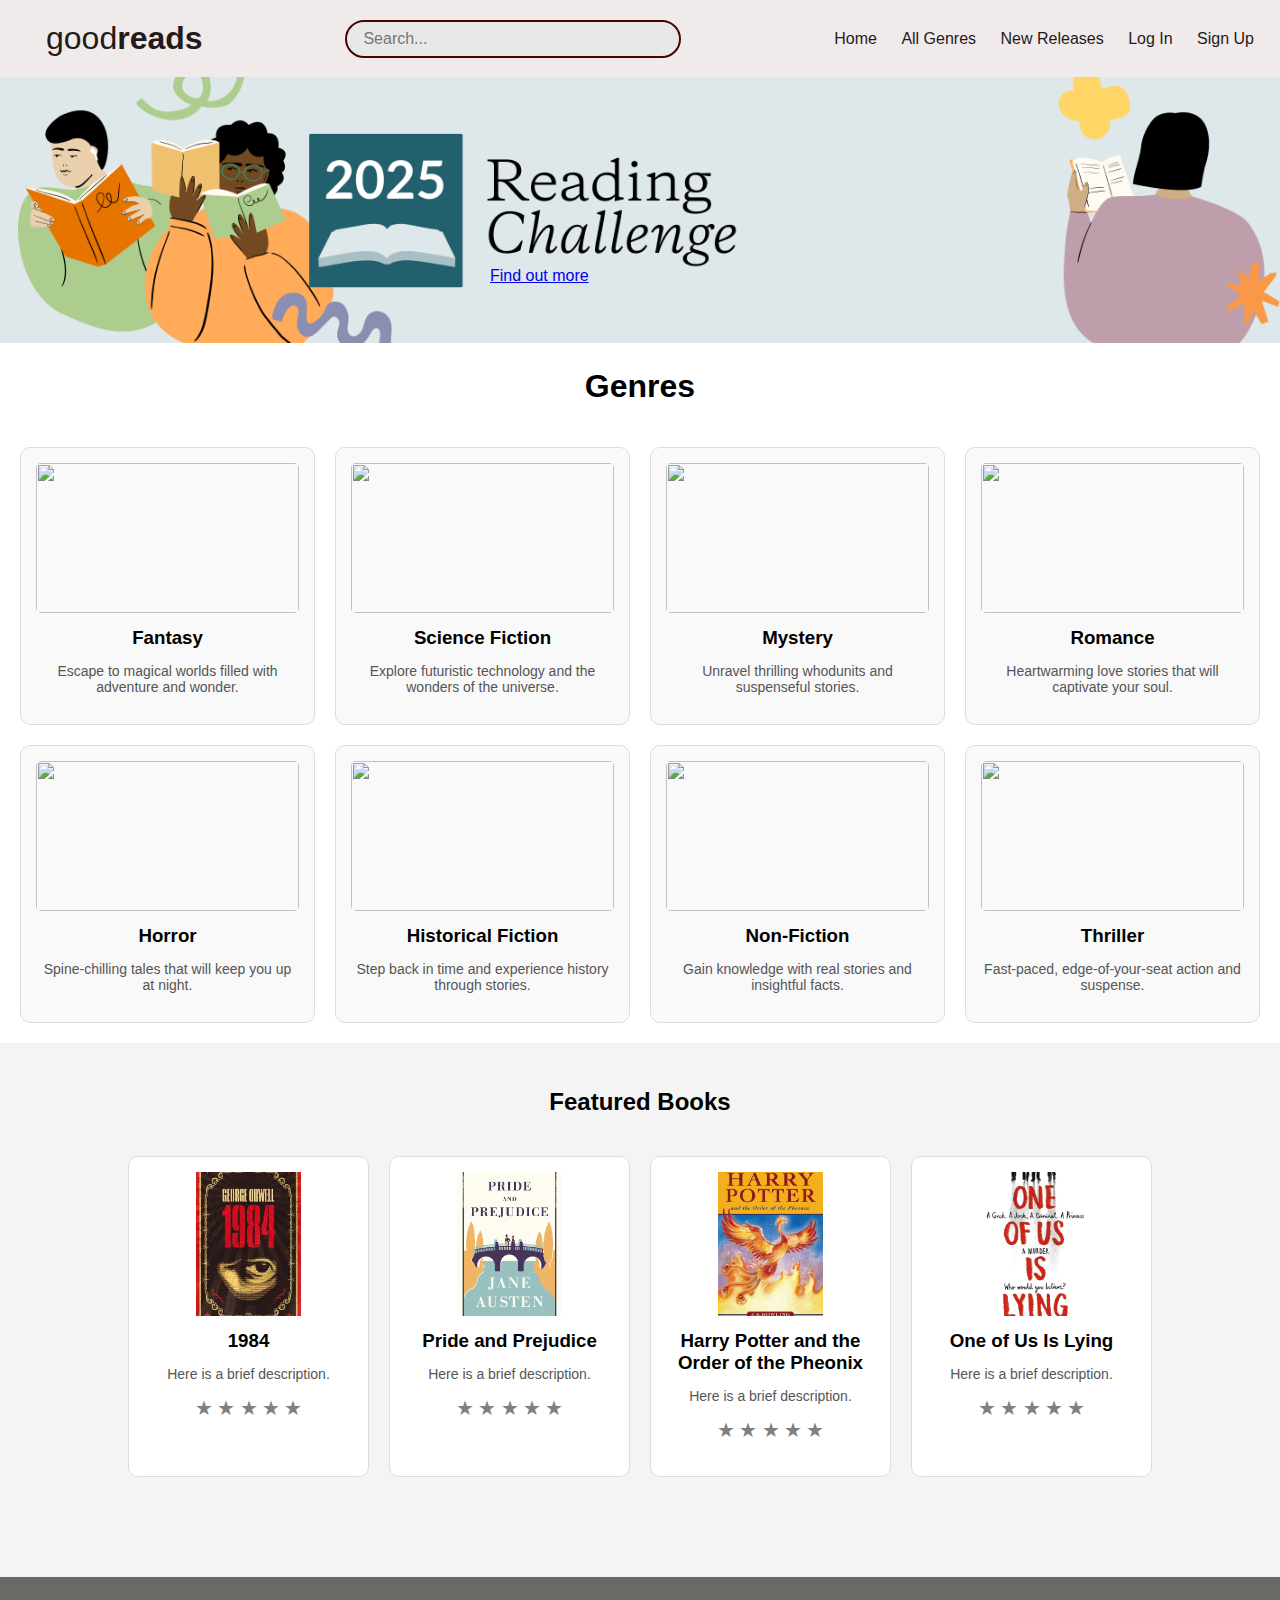
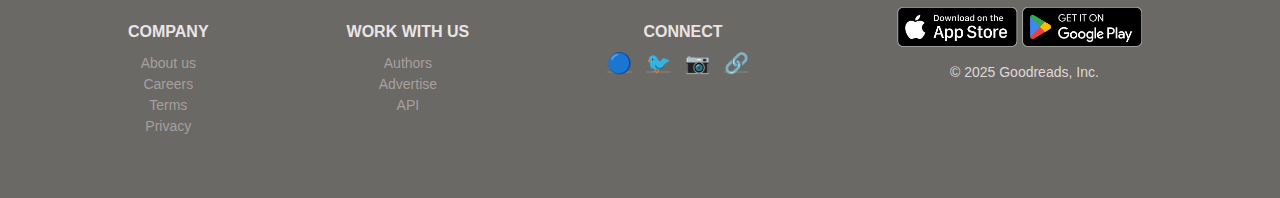
==== Pages/Fiction.html @ e5a5c50d "thearndsa" ====
<!DOCTYPE html>
<html lang="en">
<head>
    <meta charset="UTF-8">
    <meta name="viewport" content="width=device-width, initial-scale=1.0">
    <title>Goodreads | FFFF</title>
    <link rel="stylesheet" href="/CSS/styles.css">
    <link rel="icon" type="image/x-icon" href="/Resources/images/press.ico">
    <script src="/JS/app.js"></script> 
</head>
<body>

    <!-- Navigation Bar -->
    <nav>
        <h1><a href="index.html">good</a>reads</a></h1>
        <form id="search-form">
            <input type="text" id="search-input" placeholder="Search..." />
        </form>

        <button id="menu-toggle">☰</button>
        <ul id="nav-links">
            <li><a href="index.html">Home</a></li>
            <li><a href="genres.html">All Genres</a></li>
            <li><a href="test.html">New Releases</a></li>
            <li><a href="profile.html">Log In</a></li>
            <li><a href="profile.html">Sign Up</a></li>
        </ul>
    </nav>

    <!-- Banner -->
    <section id="readingChallengeBanner">
        <div class="container">
            <img src="/Resources/images/2025ReadingChallengeBanner.png" alt="Banner">
            <div class="centered"><a href ="#">Find out more</a></div>
          </div> 
    </section>

    <section><h1 style = "color: black; text-align: center;">Genres</h1></section>
    <section id="genres">
        

        <div class="genre-card">
            <img src="images/fantasy.jpg" alt="">
            <h3>Fantasy</h3>
            <p>Escape to magical worlds filled with adventure and wonder.</p>
        </div>
        <div class="genre-card">
            <img src="images/scifi.jpg" alt="">
            <h3>Science Fiction</h3>
            <p>Explore futuristic technology and the wonders of the universe.</p>
        </div>
        <div class="genre-card">
            <img src="images/mystery.jpg" alt="">
            <h3>Mystery</h3>
            <p>Unravel thrilling whodunits and suspenseful stories.</p>
        </div>
        <div class="genre-card">
            <img src="images/romance.jpg" alt="">
            <h3>Romance</h3>
            <p>Heartwarming love stories that will captivate your soul.</p>
        </div>
        <div class="genre-card">
            <img src="images/horror.jpg" alt="">
            <h3>Horror</h3>
            <p>Spine-chilling tales that will keep you up at night.</p>
        </div>
        <div class="genre-card">
            <img src="images/historical.jpg" alt="">
            <h3>Historical Fiction</h3>
            <p>Step back in time and experience history through stories.</p>
        </div>
        <div class="genre-card">
            <img src="images/nonfiction.jpg" alt="">
            <h3>Non-Fiction</h3>
            <p>Gain knowledge with real stories and insightful facts.</p>
        </div>
        <div class="genre-card">
            <img src="images/thriller.jpg" alt="">
            <h3>Thriller</h3>
            <p>Fast-paced, edge-of-your-seat action and suspense.</p>
        </div>
    </section>

    <!-- Featured Books -->
    <section id="featured-books">
        <h2 style = "color: black;">Featured Books</h2>
        <div class="book-grid">
            <div class="book-card">
                <img src="/Resources/images/jorjor.jpg" alt="Book 1">
                <h3>1984</h3>
                <p>Here is a brief description.</p>
                <div class="rating">
                    <span>&#9733;</span>
                    <span>&#9733;</span>
                    <span>&#9733;</span>
                    <span>&#9733;</span>
                    <span>&#9733;</span>
                </div>
            </div>
            <div class="book-card">
                <img src="/Resources/images/pp.jpg" alt="Book 2">
                <h3>Pride and Prejudice</h3>
                <p>Here is a brief description.</p>
                <div class="rating">
                    <span>&#9733;</span>
                    <span>&#9733;</span>
                    <span>&#9733;</span>
                    <span>&#9733;</span>
                    <span>&#9733;</span>
                </div>
            </div>
            <div class="book-card">
                <img src="/Resources/images/hp.jpg" alt="Book 2">
                <h3>Harry Potter and the Order of the Pheonix</h3>
                <p>Here is a brief description.</p>
                <div class="rating">
                    <span>&#9733;</span>
                    <span>&#9733;</span>
                    <span>&#9733;</span>
                    <span>&#9733;</span>
                    <span>&#9733;</span>
                </div>
            </div>
            <div class="book-card">
                <img src="/Resources/images/one.jpg" alt="Book 2">
                <h3>One of Us Is Lying</h3>
                <p>Here is a brief description.</p>
                <div class="rating">
                    <span>&#9733;</span>
                    <span>&#9733;</span>
                    <span>&#9733;</span>
                    <span>&#9733;</span>
                    <span>&#9733;</span>
                </div>
            </div>
        </div>
    </section>
    

   <!-- Footer -->
   <footer>
    <div class="footer-section">
        <h3>COMPANY</h3>
        <ul>
            <li><a href="#">About us</a></li>
            <li><a href="#">Careers</a></li>
            <li><a href="#">Terms</a></li>
            <li><a href="#">Privacy</a></li>
        </ul>
    </div>
    <div class="footer-section">
        <h3>WORK WITH US</h3>
        <ul>
            <li><a href="#">Authors</a></li>
            <li><a href="#">Advertise</a></li>
            <li><a href="#">API</a></li>
        </ul>
    </div>
    <div class="footer-section social-icons">
        <h3>CONNECT</h3>
        <a href="#">🔵</a>
        <a href="#">🐦</a>
        <a href="#">📷</a>
        <a href="#">🔗</a>
    </div>
    <div class="footer-section app-links">
        <img src = "/Resources/images/appleandgoogleplay.png">
        <!--<img src="images/appstore.png" alt="App Store">
        <img src="images/googleplay.png" alt="Google Play">-->
        <p>&copy; 2025 Goodreads, Inc.</p>
    </div>
</footer>

</body>
</html>
---- CSS/styles.css ----
/* General Styles */
body {
  font-family: Arial, sans-serif;
  margin: 0;
  padding: 0;
  background-color: #ffffff;
  color: white;
} 

nav {
  background-color: #f1eaea;
  padding: 1rem;
  display: flex;
  justify-content: space-between;
  align-items: center;
  height: 45px;
}

nav ul {
  list-style-type: none;
  margin: 0;
  padding: 0;
}

nav ul li {
  display: inline;
  margin: 0 10px;
}

nav ul li a {
  color: #251A1A;
  text-decoration: none;
}

nav h1{
  padding-left: 30px;
  color: #251A1A;
}

nav h1 a{
  font-weight: 100;
  color: #251A1A;
  text-decoration: none;
}

#menu-toggle {
  display: none;
  background: none;
  border: none;
  color: white;
  font-size: 24px;
}

/* Feed Section */
#readingChallengeBanner img{
  height: 100%;
  width: 100%;
}

#feed h2{
  font-size: 32px;
}

.post {
  background-color: rgb(31, 31, 31);
  border-radius: 5px;
  box-shadow: 0 0 10px rgba(0, 0, 0, 0.1);
  margin-bottom: 1rem;
  padding: 1rem;
}

.post p{
  color: #d6d6d6
};


.post img {
  max-width: 100%;
  border-radius: 5px;
}

.like-btn, .comment-btn {
  background-color: transparent;
  border: none;
  cursor: pointer;
  color: #0073e6;
  margin-right: 10px;
}

.comments {
  margin-top: 1rem;
  display: none;
}

.comment-input {
  width: 100%;
  padding: 0.5rem;
  margin-bottom: 0.5rem;
}

.comment-list {
  margin-top: 0.5rem;
  border-top: 1px solid #ddd;
  padding-top: 0.5rem;
}


/* Profile Section */

/* Profile Section Styling */
#profile {
  background-color: rgb(31, 31, 31); /* You can change this to any background color */
  padding: 1rem;
  margin: 1rem;
  border-radius: 10px;
  display: flex;
  justify-content: space-between; /* Space between text and image */
  align-items: center;
 

  margin-left: 250px;
  margin-right: 250px;
}
/*#profile {
  background-color:  rgb(31, 31, 31);
  border-radius: 5px;
  box-shadow: 0 0 10px rgba(0, 0, 0, 0.1);
  margin: 1rem;
  padding: 1rem;

  margin-left: 250px;
  margin-right: 250px;
}*/

#profile p{
  color: #d6d6d6
};



.profile-content {
  display: flex;
  justify-content: space-between;
  align-items: center;
  width: 100%;
}

.profile-image img {
  border-radius: 50%; /* Makes the image circular */
  height: 100px;
  width: 100px;
  object-fit: cover; /* Ensures the image fits well in the circle */
  margin-right: 50px;
}

.profile-image a {
  margin-left:13px;
  color: white;
}
.profile-image a:hover{
  color: #660033;
}





/* Style for the search bar */
#search-form {
  display: inline-block;
  position: relative;
}

#search-input {
  padding: 0.5rem 1rem;
  border-radius: 20px;  /* This creates the rounded effect */
  border: 2px solid #480303;
  width: 300px;
  font-size: 16px;
  outline: none;
  transition: width 0.4s ease-in-out;
  background-color: #e8e8e8;
}

#search-input:focus {
  width: 400px;  /* Expand the search bar on focus */
  border-color: #1f0610;
}

#search-form button {
  position: absolute;
  right: 10px;
  top: 50%;
  transform: translateY(-50%);
  background: none;
  border: none;
  cursor: pointer;
  font-size: 18px;
  color: #25090a;
  outline: none;
}

nav h1{
  padding-left: 30px;
}

.postPage .like-btn{
  margin-top:25px;
 
}

.timeline-header {
  padding-bottom: 10px;
  border-bottom: 1px solid #e2e7eb;
  line-height: 30px
}

.timeline-header .userimage {
  float: left;
  width: 34px;
  height: 34px;
  border-radius: 40px;
  overflow: hidden;
  margin: -2px 10px -2px 0
}

.timeline-header .username {
  font-size: 16px;
  font-weight: 600
}

.timeline-header .username,
.timeline-header .username a {
  color: #e7ecf0
}

 /* Container holding the image and the text */
 .container {
  position: relative;
  text-align: center;
  color: white;
}

/* Centered text */
.centered {
  position: absolute;
  top: 50%;
  left: 50%;
  transform: translate(-150px, 55px);
} 

#genres {
  display: grid;
  grid-template-columns: repeat(4, 1fr);
  gap: 20px;
  padding: 20px;
  color: #000000;
  text-align: center;
}
.genre-card {
  border: 1px solid #ddd;
  border-radius: 10px;
  overflow: hidden;
  text-align: center;
  padding: 15px;
  background: #f9f9f9;
}
.genre-card img {
  width: 100%;
  height: 150px;
  object-fit: cover;
  border-radius: 5px;
}
.genre-card h3 {
  margin: 10px 0;
  color: #000000;
}
.genre-card p {
  font-size: 14px;
  color: #555;
}

footer {
  background: #6a6966;
  padding: 30px 10%;
  display: flex;
  justify-content: space-between;
  align-items: flex-start;
  flex-wrap: wrap;
  font-size: 14px;
  color: #e0d7d7;
}
.footer-section {
  margin-bottom: 20px;
}
.footer-section h3 {
  margin-bottom: 10px;
  font-size: 16px;
  color: #eae4e4;
}
.footer-section ul {
  list-style: none;
  padding: 0;
}
.footer-section ul li {
  margin-bottom: 5px;
}
.footer-section ul li a {
  text-decoration: none;
  color: #a89f9f;
}
.social-icons a {
  margin-right: 10px;
  font-size: 20px;
  color: #777;
}
.app-links img {
  height: 40px;
  margin-right: 10px;
}

#featured-books {
  padding: 25px 10%;
  padding-bottom: 100px;
  background: #f4f4f4;
  text-align: center;
}
.book-grid {
  display: grid;
  grid-template-columns: repeat(4, 1fr);
  gap: 20px;
  padding-top: 20px;
}
.book-card {
  border: 1px solid #ddd;
  border-radius: 10px;
  overflow: hidden;
  background: white;
  padding: 15px;
  text-align: center;
}
.book-card img {
  width: 50%;
  height: 50%;
  object-fit: cover;
}
.book-card h3 {
  margin: 10px 0;
  color: black;
}
.book-card p {
  font-size: 14px;
  color: #555;
}

.rating span {
  font-size: 20px;
  cursor: pointer;
  color: gray;
}
.rating span:hover,
.rating span.active {
  color: gold;
}

/* Responsive Design */
@media (max-width: 768px) {
  nav ul {
      display: none;
      flex-direction: column;
      background: #333;
      width: 100%;
      position: absolute;
      top: 50px;
      left: 0;
      padding: 10px;
  }

  nav ul.active {
      display: flex;
  }

  #menu-toggle {
      display: block;
  }

}
#searchBar {
	width: 100%;
	padding: 10px;
	margin-bottom: 20px;
	font-size: 16px;
	border: 1px solid #ccc;
	border-radius: 5px;
	}
.GenContainer {
    width: 80%;
    margin: auto;
    padding: 20px;
}
.grid-container {
    display: grid;
    grid-template-columns: repeat(4, 1fr);
    gap: 10px;
    justify-content: center;
}

.genre {
    background-color: white;
    padding: 20px;
    border-radius: 5px;
    box-shadow: 2px 2px 10px rgba(0, 0, 0, 0.1);
    font-size: 18px;
    font-weight: bold;
    text-align: center;
    cursor: pointer;
}

body {
  font-family: Arial, sans-serif;
  text-align: center;
}
.container_b {
  width: 80%;
  margin: auto;
  padding-bottom: 20px;
  padding-top: 20px;
  color: rgb(36, 36, 36);
}
#searchBar {
  width: 100%;
  padding: 10px;
  margin-bottom: 20px;
  font-size: 16px;
}
.genres {
  display: grid;
  grid-template-columns: repeat(4, 1fr);
  gap: 10px;
}
.genre {
  padding: 15px;
  background-color: #f0f0f0;
  border-radius: 5px;
  cursor: pointer;
}
.genre a {
  color: #000000;
  text-decoration: none;
}

.hidden {
  display: none;
}
.load-more {
  margin-top: 20px;
  padding: 10px 20px;
  background-color: #007bff;
  color: white;
  border: none;
  cursor: pointer;
  border-radius: 5px;
}
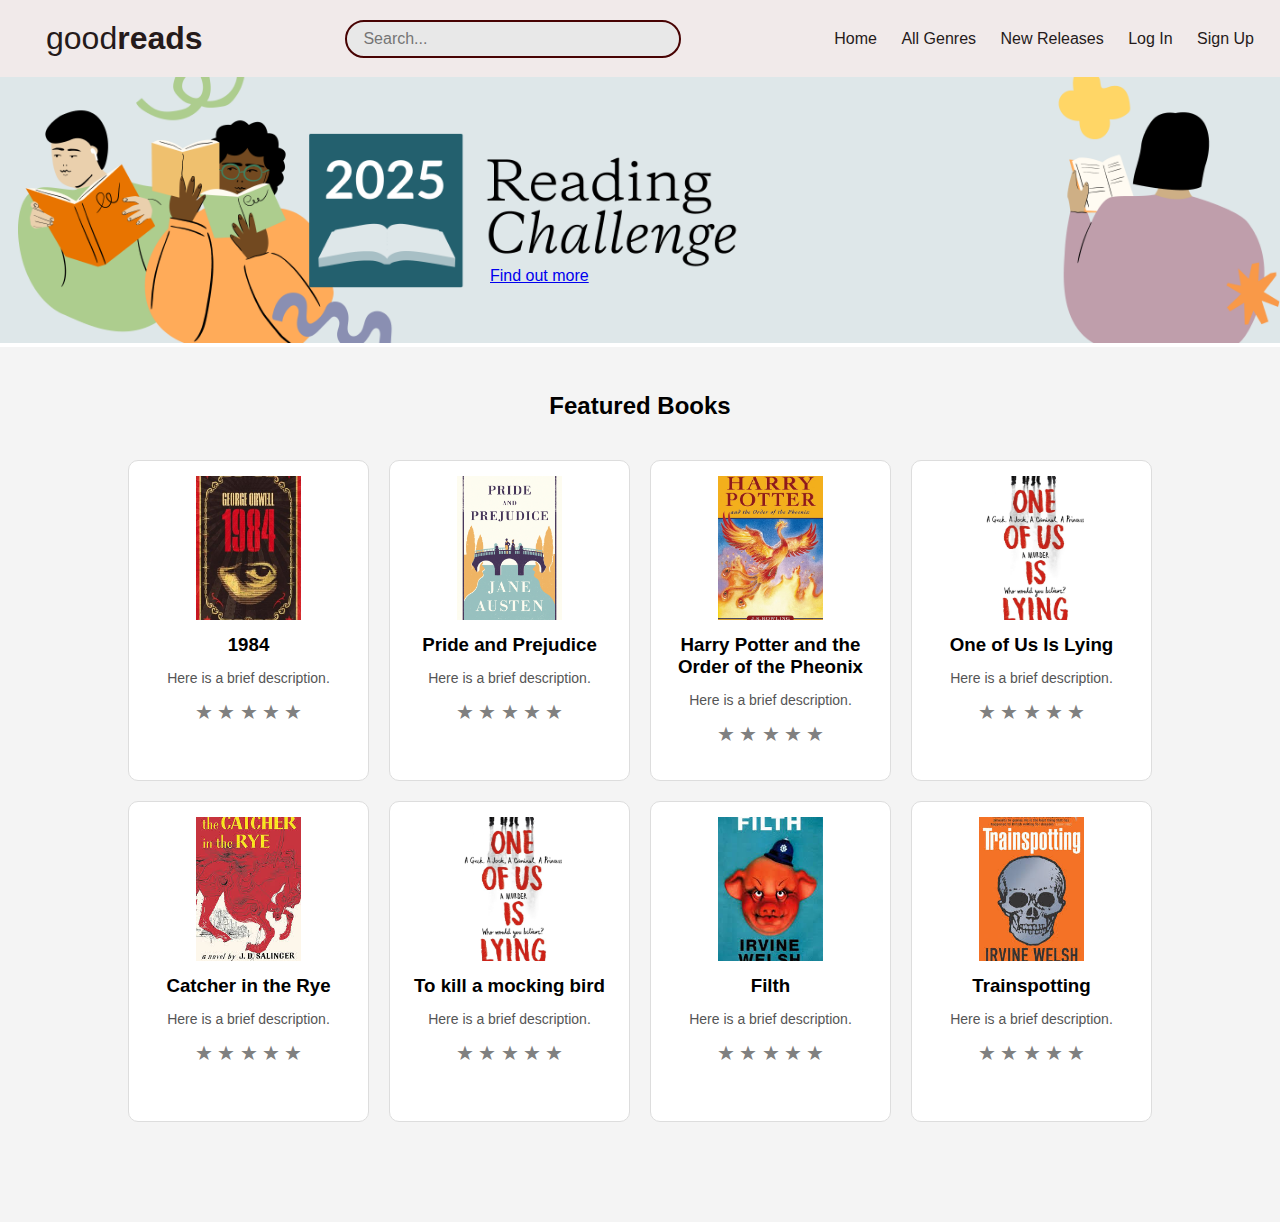
==== commit 7e030b11: "name change" ====
--- a/Pages/Fiction.html
+++ b/Pages/Fiction.html
@@ -1,9 +1,9 @@
 <!DOCTYPE html>
-<html lang="en">
+<html lang="en"> 
 <head>
     <meta charset="UTF-8">
     <meta name="viewport" content="width=device-width, initial-scale=1.0">
-    <title>Goodreads | FFFF</title>
+    <title>Goodreads | Genres</title>
     <link rel="stylesheet" href="/CSS/styles.css">
     <link rel="icon" type="image/x-icon" href="/Resources/images/press.ico">
     <script src="/JS/app.js"></script> 
@@ -20,8 +20,8 @@
         <button id="menu-toggle">☰</button>
         <ul id="nav-links">
             <li><a href="index.html">Home</a></li>
-            <li><a href="genres.html">All Genres</a></li>
-            <li><a href="test.html">New Releases</a></li>
+            <li><a href="#">All Genres</a></li>
+            <li><a href="#">New Releases</a></li>
             <li><a href="profile.html">Log In</a></li>
             <li><a href="profile.html">Sign Up</a></li>
         </ul>
@@ -34,55 +34,8 @@
             <div class="centered"><a href ="#">Find out more</a></div>
           </div> 
     </section>
-
-    <section><h1 style = "color: black; text-align: center;">Genres</h1></section>
-    <section id="genres">
-        
-
-        <div class="genre-card">
-            <img src="images/fantasy.jpg" alt="">
-            <h3>Fantasy</h3>
-            <p>Escape to magical worlds filled with adventure and wonder.</p>
-        </div>
-        <div class="genre-card">
-            <img src="images/scifi.jpg" alt="">
-            <h3>Science Fiction</h3>
-            <p>Explore futuristic technology and the wonders of the universe.</p>
-        </div>
-        <div class="genre-card">
-            <img src="images/mystery.jpg" alt="">
-            <h3>Mystery</h3>
-            <p>Unravel thrilling whodunits and suspenseful stories.</p>
-        </div>
-        <div class="genre-card">
-            <img src="images/romance.jpg" alt="">
-            <h3>Romance</h3>
-            <p>Heartwarming love stories that will captivate your soul.</p>
-        </div>
-        <div class="genre-card">
-            <img src="images/horror.jpg" alt="">
-            <h3>Horror</h3>
-            <p>Spine-chilling tales that will keep you up at night.</p>
-        </div>
-        <div class="genre-card">
-            <img src="images/historical.jpg" alt="">
-            <h3>Historical Fiction</h3>
-            <p>Step back in time and experience history through stories.</p>
-        </div>
-        <div class="genre-card">
-            <img src="images/nonfiction.jpg" alt="">
-            <h3>Non-Fiction</h3>
-            <p>Gain knowledge with real stories and insightful facts.</p>
-        </div>
-        <div class="genre-card">
-            <img src="images/thriller.jpg" alt="">
-            <h3>Thriller</h3>
-            <p>Fast-paced, edge-of-your-seat action and suspense.</p>
-        </div>
-    </section>
-
-    <!-- Featured Books -->
-    <section id="featured-books">
+	
+<section id="featured-books">
         <h2 style = "color: black;">Featured Books</h2>
         <div class="book-grid">
             <div class="book-card">
@@ -133,43 +86,53 @@
                     <span>&#9733;</span>
                 </div>
             </div>
+			<div class="book-card">
+                <img src="/Resources/images/catch.jpg" alt="Book 2">
+                <h3>Catcher in the Rye</h3>
+                <p>Here is a brief description.</p>
+                <div class="rating">
+                    <span>&#9733;</span>
+                    <span>&#9733;</span>
+                    <span>&#9733;</span>
+                    <span>&#9733;</span>
+                    <span>&#9733;</span>
+                </div>
+            </div>
+			<div class="book-card">
+                <img src="/Resources/images/one.jpg" alt="Book 2">
+                <h3>To kill a mocking bird</h3>
+                <p>Here is a brief description.</p>
+                <div class="rating">
+                    <span>&#9733;</span>
+                    <span>&#9733;</span>
+                    <span>&#9733;</span>
+                    <span>&#9733;</span>
+                    <span>&#9733;</span>
+                </div>
+            </div>
+			<div class="book-card">
+                <img src="/Resources/images/filth.jpg" alt="Book 2">
+                <h3>Filth</h3>
+                <p>Here is a brief description.</p>
+                <div class="rating">
+                    <span>&#9733;</span>
+                    <span>&#9733;</span>
+                    <span>&#9733;</span>
+                    <span>&#9733;</span>
+                    <span>&#9733;</span>
+                </div>
+            </div>
+			<div class="book-card">
+                <img src="/Resources/images/Train.jpg" alt="Book 2">
+                <h3>Trainspotting</h3>
+                <p>Here is a brief description.</p>
+                <div class="rating">
+                    <span>&#9733;</span>
+                    <span>&#9733;</span>
+                    <span>&#9733;</span>
+                    <span>&#9733;</span>
+                    <span>&#9733;</span>
+                </div>
+            </div>
         </div>
-    </section>
-    
-
-   <!-- Footer -->
-   <footer>
-    <div class="footer-section">
-        <h3>COMPANY</h3>
-        <ul>
-            <li><a href="#">About us</a></li>
-            <li><a href="#">Careers</a></li>
-            <li><a href="#">Terms</a></li>
-            <li><a href="#">Privacy</a></li>
-        </ul>
-    </div>
-    <div class="footer-section">
-        <h3>WORK WITH US</h3>
-        <ul>
-            <li><a href="#">Authors</a></li>
-            <li><a href="#">Advertise</a></li>
-            <li><a href="#">API</a></li>
-        </ul>
-    </div>
-    <div class="footer-section social-icons">
-        <h3>CONNECT</h3>
-        <a href="#">🔵</a>
-        <a href="#">🐦</a>
-        <a href="#">📷</a>
-        <a href="#">🔗</a>
-    </div>
-    <div class="footer-section app-links">
-        <img src = "/Resources/images/appleandgoogleplay.png">
-        <!--<img src="images/appstore.png" alt="App Store">
-        <img src="images/googleplay.png" alt="Google Play">-->
-        <p>&copy; 2025 Goodreads, Inc.</p>
-    </div>
-</footer>
-
-</body>
-</html>
+    </section>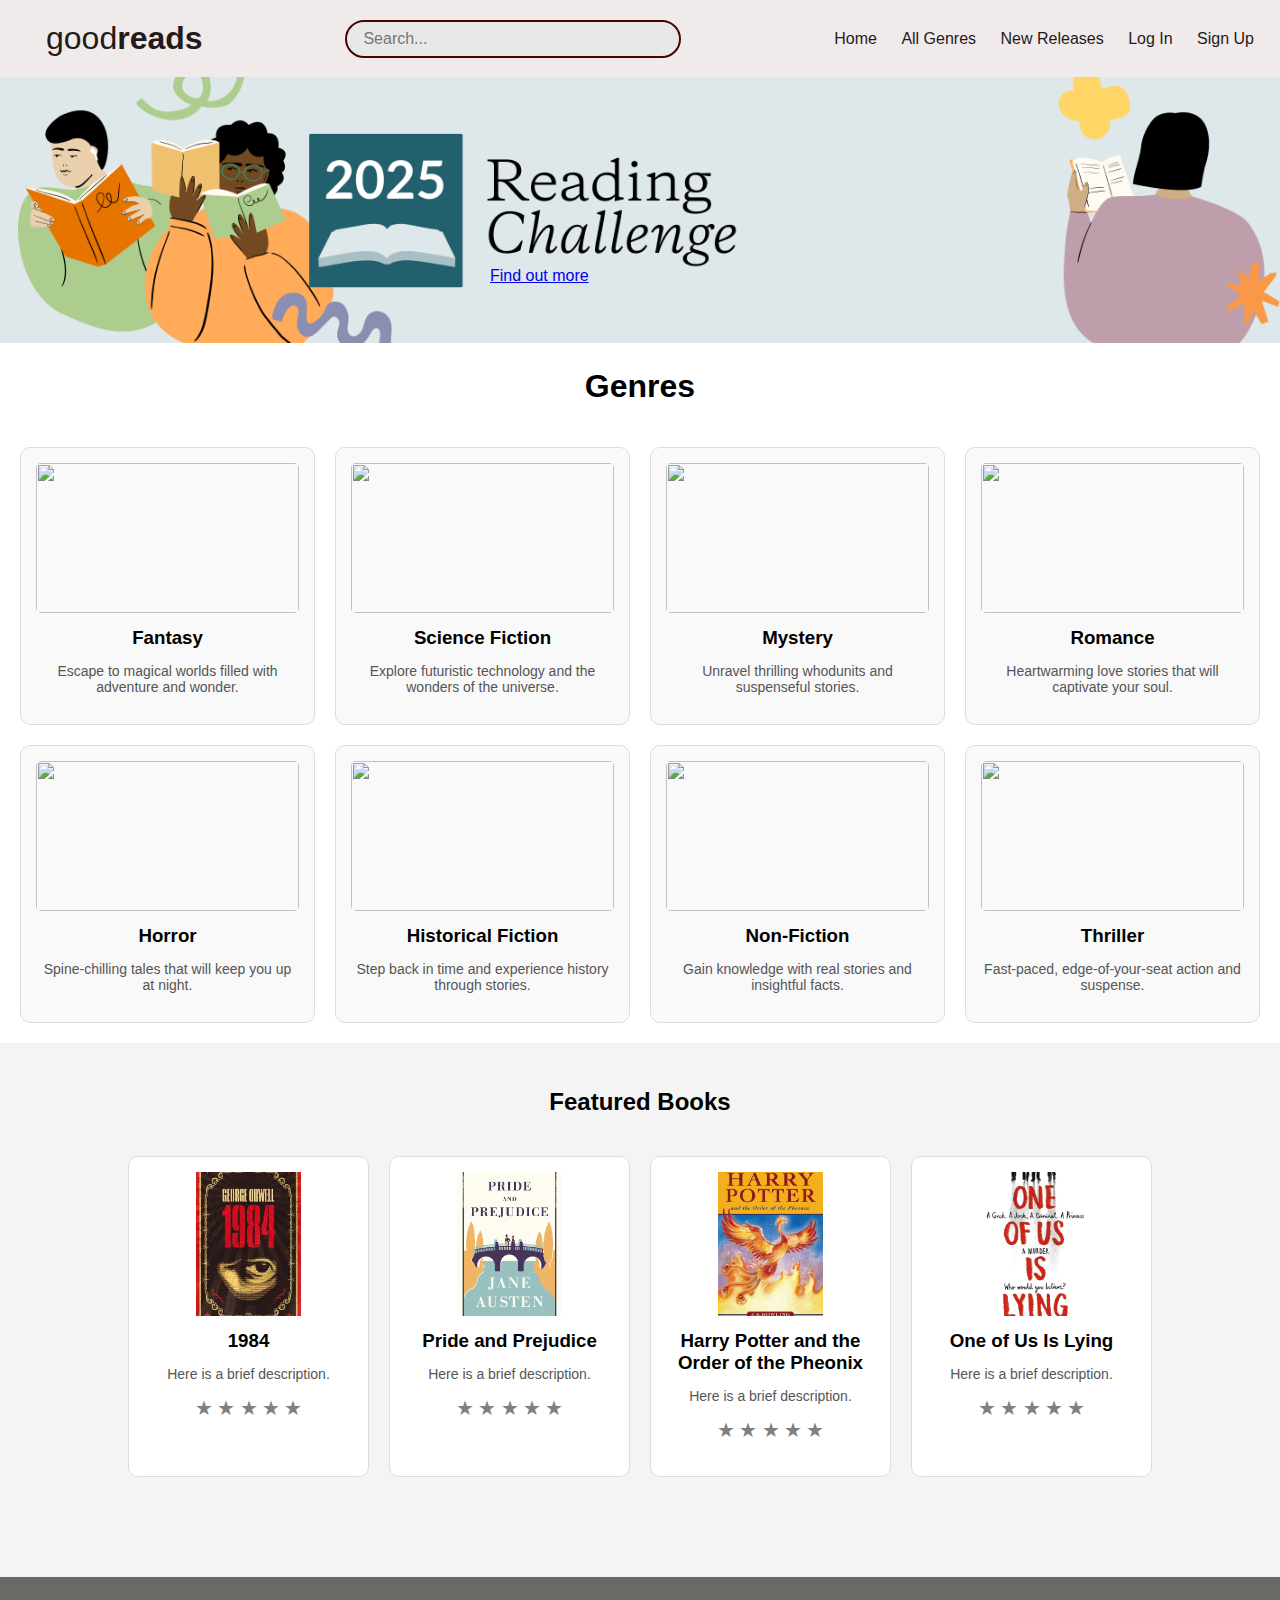
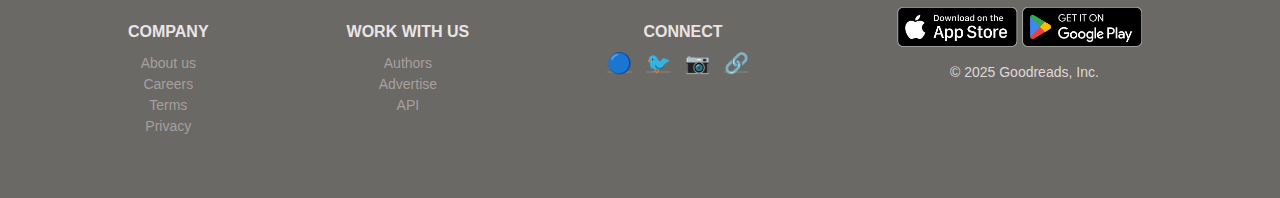
==== commit 2b1105b6: "Merge pull request #2 from HaydenLBell/hayden-new" ====
--- a/Pages/Fiction.html
+++ b/Pages/Fiction.html
@@ -1,9 +1,9 @@
 <!DOCTYPE html>
-<html lang="en"> 
+<html lang="en">
 <head>
     <meta charset="UTF-8">
     <meta name="viewport" content="width=device-width, initial-scale=1.0">
-    <title>Goodreads | Genres</title>
+    <title>Goodreads | FFFF</title>
     <link rel="stylesheet" href="/CSS/styles.css">
     <link rel="icon" type="image/x-icon" href="/Resources/images/press.ico">
     <script src="/JS/app.js"></script> 
@@ -20,8 +20,8 @@
         <button id="menu-toggle">☰</button>
         <ul id="nav-links">
             <li><a href="index.html">Home</a></li>
-            <li><a href="#">All Genres</a></li>
-            <li><a href="#">New Releases</a></li>
+            <li><a href="genres.html">All Genres</a></li>
+            <li><a href="test.html">New Releases</a></li>
             <li><a href="profile.html">Log In</a></li>
             <li><a href="profile.html">Sign Up</a></li>
         </ul>
@@ -34,8 +34,55 @@
             <div class="centered"><a href ="#">Find out more</a></div>
           </div> 
     </section>
-	
-<section id="featured-books">
+
+    <section><h1 style = "color: black; text-align: center;">Genres</h1></section>
+    <section id="genres">
+        
+
+        <div class="genre-card">
+            <img src="images/fantasy.jpg" alt="">
+            <h3>Fantasy</h3>
+            <p>Escape to magical worlds filled with adventure and wonder.</p>
+        </div>
+        <div class="genre-card">
+            <img src="images/scifi.jpg" alt="">
+            <h3>Science Fiction</h3>
+            <p>Explore futuristic technology and the wonders of the universe.</p>
+        </div>
+        <div class="genre-card">
+            <img src="images/mystery.jpg" alt="">
+            <h3>Mystery</h3>
+            <p>Unravel thrilling whodunits and suspenseful stories.</p>
+        </div>
+        <div class="genre-card">
+            <img src="images/romance.jpg" alt="">
+            <h3>Romance</h3>
+            <p>Heartwarming love stories that will captivate your soul.</p>
+        </div>
+        <div class="genre-card">
+            <img src="images/horror.jpg" alt="">
+            <h3>Horror</h3>
+            <p>Spine-chilling tales that will keep you up at night.</p>
+        </div>
+        <div class="genre-card">
+            <img src="images/historical.jpg" alt="">
+            <h3>Historical Fiction</h3>
+            <p>Step back in time and experience history through stories.</p>
+        </div>
+        <div class="genre-card">
+            <img src="images/nonfiction.jpg" alt="">
+            <h3>Non-Fiction</h3>
+            <p>Gain knowledge with real stories and insightful facts.</p>
+        </div>
+        <div class="genre-card">
+            <img src="images/thriller.jpg" alt="">
+            <h3>Thriller</h3>
+            <p>Fast-paced, edge-of-your-seat action and suspense.</p>
+        </div>
+    </section>
+
+    <!-- Featured Books -->
+    <section id="featured-books">
         <h2 style = "color: black;">Featured Books</h2>
         <div class="book-grid">
             <div class="book-card">
@@ -86,53 +133,43 @@
                     <span>&#9733;</span>
                 </div>
             </div>
-			<div class="book-card">
-                <img src="/Resources/images/catch.jpg" alt="Book 2">
-                <h3>Catcher in the Rye</h3>
-                <p>Here is a brief description.</p>
-                <div class="rating">
-                    <span>&#9733;</span>
-                    <span>&#9733;</span>
-                    <span>&#9733;</span>
-                    <span>&#9733;</span>
-                    <span>&#9733;</span>
-                </div>
-            </div>
-			<div class="book-card">
-                <img src="/Resources/images/one.jpg" alt="Book 2">
-                <h3>To kill a mocking bird</h3>
-                <p>Here is a brief description.</p>
-                <div class="rating">
-                    <span>&#9733;</span>
-                    <span>&#9733;</span>
-                    <span>&#9733;</span>
-                    <span>&#9733;</span>
-                    <span>&#9733;</span>
-                </div>
-            </div>
-			<div class="book-card">
-                <img src="/Resources/images/filth.jpg" alt="Book 2">
-                <h3>Filth</h3>
-                <p>Here is a brief description.</p>
-                <div class="rating">
-                    <span>&#9733;</span>
-                    <span>&#9733;</span>
-                    <span>&#9733;</span>
-                    <span>&#9733;</span>
-                    <span>&#9733;</span>
-                </div>
-            </div>
-			<div class="book-card">
-                <img src="/Resources/images/Train.jpg" alt="Book 2">
-                <h3>Trainspotting</h3>
-                <p>Here is a brief description.</p>
-                <div class="rating">
-                    <span>&#9733;</span>
-                    <span>&#9733;</span>
-                    <span>&#9733;</span>
-                    <span>&#9733;</span>
-                    <span>&#9733;</span>
-                </div>
-            </div>
         </div>
-    </section>+    </section>
+    
+
+   <!-- Footer -->
+   <footer>
+    <div class="footer-section">
+        <h3>COMPANY</h3>
+        <ul>
+            <li><a href="#">About us</a></li>
+            <li><a href="#">Careers</a></li>
+            <li><a href="#">Terms</a></li>
+            <li><a href="#">Privacy</a></li>
+        </ul>
+    </div>
+    <div class="footer-section">
+        <h3>WORK WITH US</h3>
+        <ul>
+            <li><a href="#">Authors</a></li>
+            <li><a href="#">Advertise</a></li>
+            <li><a href="#">API</a></li>
+        </ul>
+    </div>
+    <div class="footer-section social-icons">
+        <h3>CONNECT</h3>
+        <a href="#">🔵</a>
+        <a href="#">🐦</a>
+        <a href="#">📷</a>
+        <a href="#">🔗</a>
+    </div>
+    <div class="footer-section app-links">
+        <img src = "/Resources/images/appleandgoogleplay.png">
+        <!--<img src="images/appstore.png" alt="App Store">
+        <img src="images/googleplay.png" alt="Google Play">-->
+        <p>&copy; 2025 Goodreads, Inc.</p>
+    </div>
+</footer>
+
+</body>
+</html>
